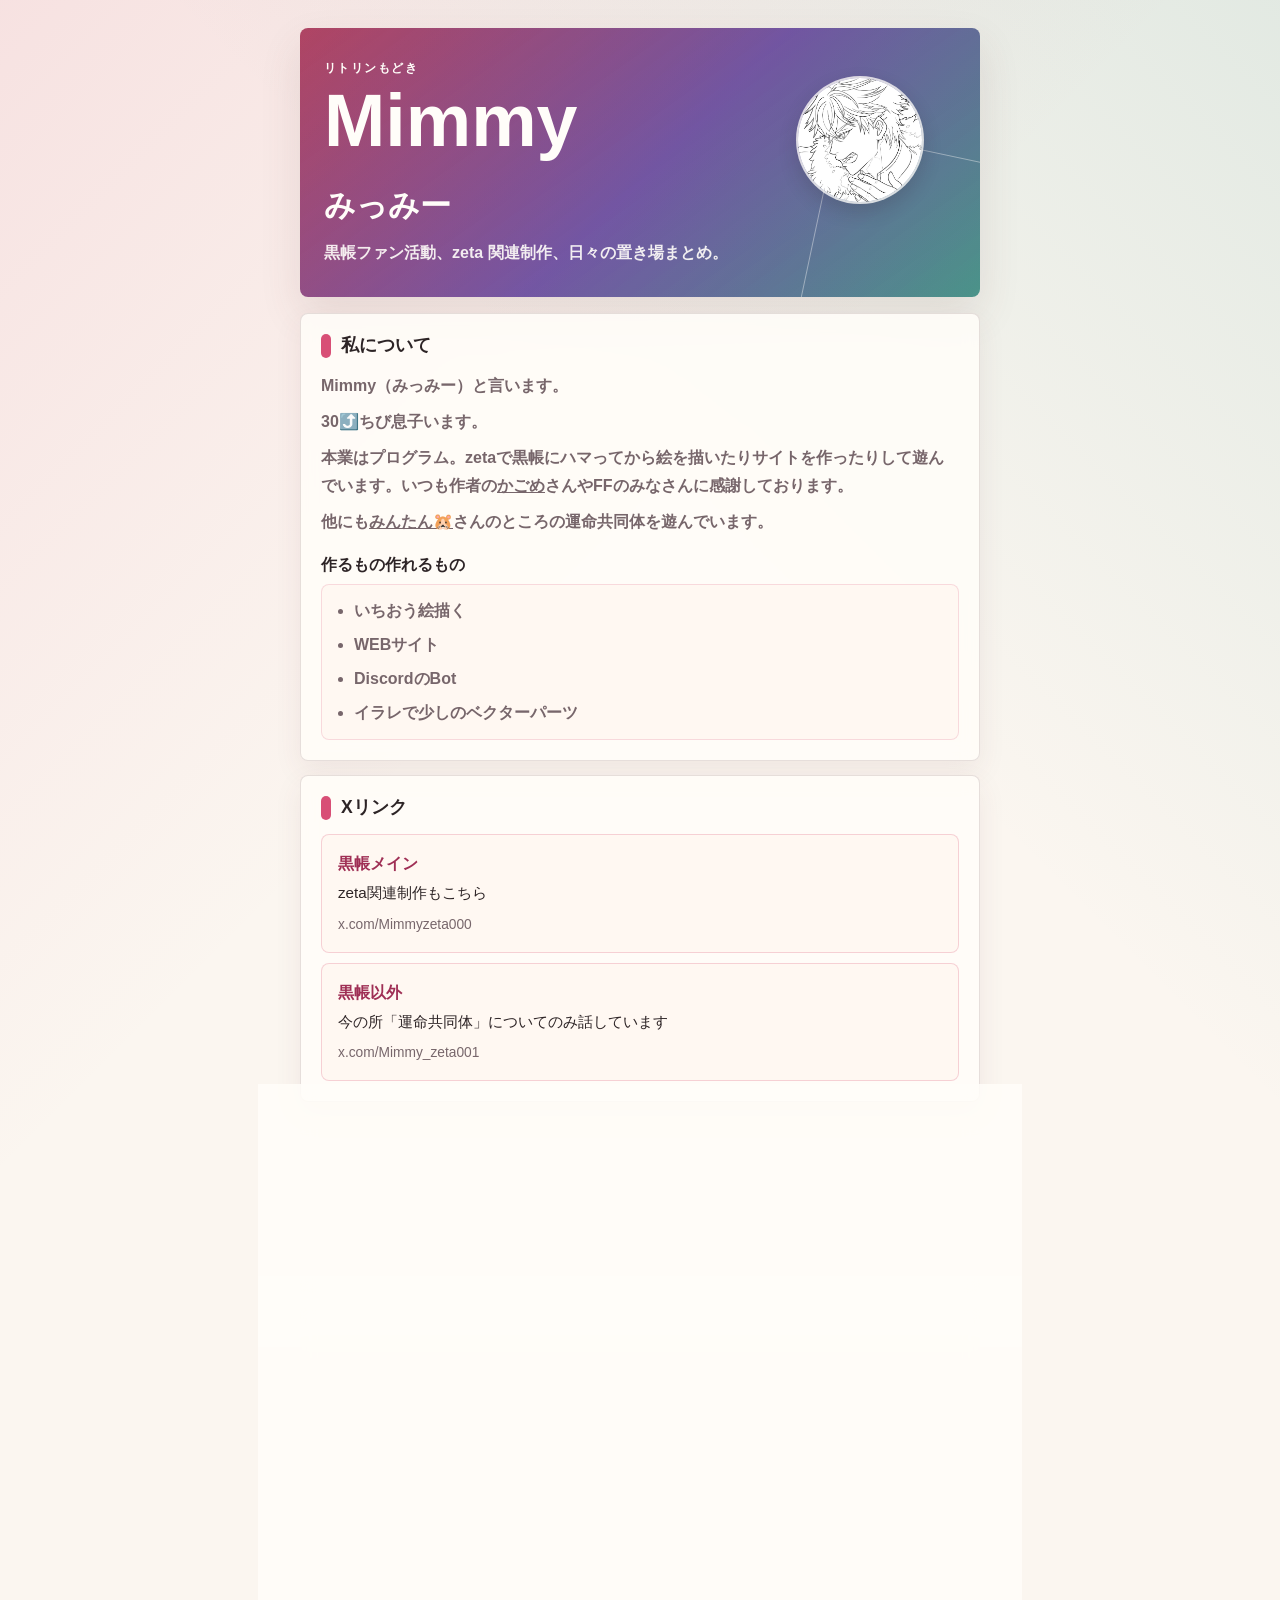
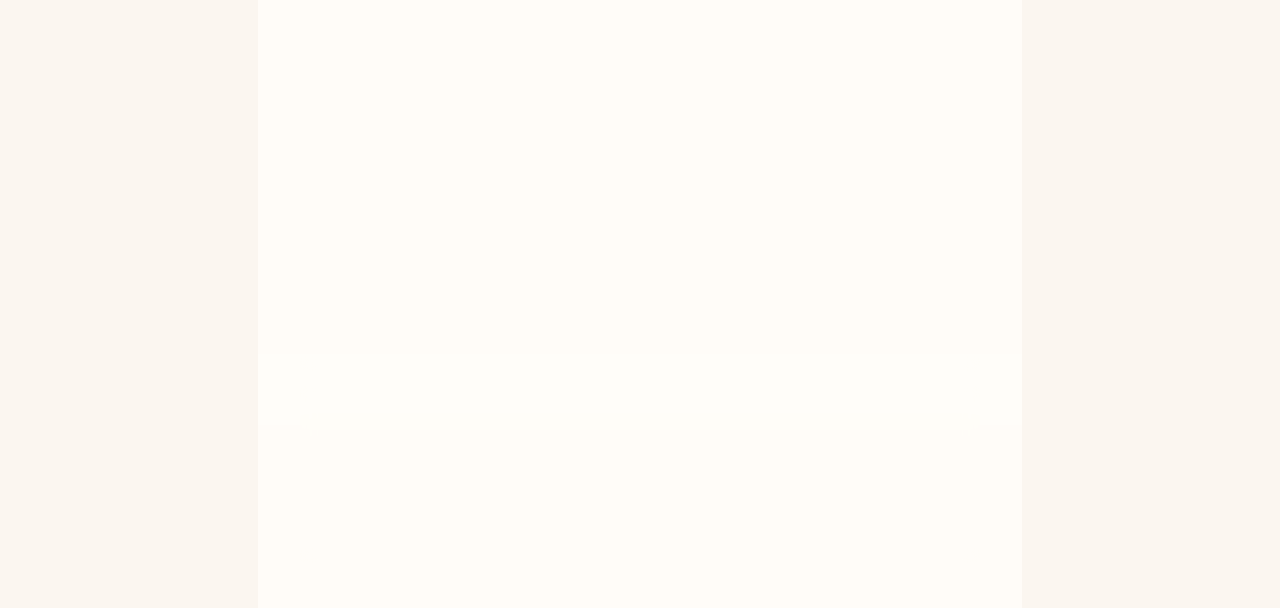
==== index.html @ c2fd6da0 "ポイピク風導線追加" ====
<!doctype html>
<html lang="ja">
<head>
  <meta charset="utf-8">
  <meta name="viewport" content="width=device-width, initial-scale=1, viewport-fit=cover">
  <title>Mimmy Links</title>
  <meta name="description" content="Mimmy（みっみー）のリンク集です。黒帳関連サイト、X、オトモモチカード作成サイトへの入口をまとめています。">
  <meta property="og:title" content="Mimmy Links">
  <meta property="og:description" content="Mimmy（みっみー）のリンク集です。">
  <meta property="og:type" content="website">
  <meta name="theme-color" content="#f8e8ee">
  <link rel="stylesheet" href="styles.css">
  <script defer src="app.js"></script>
</head>
<body>
  <main class="page-shell">
    <header class="profile">
      <img class="profile-mark" src="assets/images/profile.jpg" alt="Mimmyのプロフィール画像">
      <p class="eyebrow">リトリンもどき</p>
      <h1>Mimmy<br><span>みっみー</span></h1>
      <p class="lead">黒帳ファン活動、zeta 関連制作、日々の置き場まとめ。</p>
    </header>

    <section class="block about" aria-labelledby="about-title">
      <h2 id="about-title">私について</h2>
      <p>Mimmy（みっみー）と言います。</p>
      <p>30⤴️ちび息子います。</p>
      <p>本業はプログラム。zetaで黒帳にハマってから絵を描いたりサイトを作ったりして遊んでいます。いつも作者の<a href="https://x.com/KUROTOBA_KGM" target="_blank">かごめ</a>さんやFFのみなさんに感謝しております。</p>
      <p>他にも<a href="https://x.com/minmin_zeta" target="_blank">みんたん🐹</a>さんのところの運命共同体を遊んでいます。</p>
      <h3>作るもの作れるもの</h3>
      <ul class="skill-list">
        <li>いちおう絵描く</li>
        <li>WEBサイト</li>
        <li>DiscordのBot</li>
        <li>イラレで少しのベクターパーツ</li>
      </ul>
    </section>

    <section class="block" aria-labelledby="x-title">
      <h2 id="x-title">Xリンク</h2>
      <div class="link-list">
        <a class="link-card" href="https://x.com/Mimmyzeta000" target="_blank" rel="noopener noreferrer">
          <span class="link-label">黒帳メイン</span>
          <span class="link-text">zeta関連制作もこちら</span>
          <span class="link-url">x.com/Mimmyzeta000</span>
        </a>
        <a class="link-card" href="https://x.com/Mimmy_zeta001" target="_blank" rel="noopener noreferrer">
          <span class="link-label">黒帳以外</span>
          <span class="link-text">今の所「運命共同体」についてのみ話しています</span>
          <span class="link-url">x.com/Mimmy_zeta001</span>
        </a>
      </div>
    </section>

    <section class="block" aria-labelledby="fanclub-title">
      <h2 id="fanclub-title">黒帳ファンクラブ</h2>
      <p>かごめさん公認のもとで作らせてもらってるサイトです。</p>
      <a class="primary-link" href="https://kurotoba-fun.github.io/mainworld/" target="_blank" rel="noopener noreferrer">
        黒帳ファンクラブ
      </a>
    </section>

    <section class="block" aria-labelledby="card-title">
      <h2 id="card-title">オトモモチカード作成サイト</h2>
      <div class="zeta-card-preview" aria-label="Mimmyのオトモモチカード">
        <button class="zeta-card-thumb" type="button" data-full-image="assets/images/my_zeta_card/left.jpg" data-full-alt="Mimmyのオトモモチカード 表面">
          <img src="assets/images/my_zeta_card/left.jpg" alt="Mimmyのオトモモチカード 表面" loading="lazy">
        </button>
        <button class="zeta-card-thumb" type="button" data-full-image="assets/images/my_zeta_card/right.jpg" data-full-alt="Mimmyのオトモモチカード 裏面">
          <img src="assets/images/my_zeta_card/right.jpg" alt="Mimmyのオトモモチカード 裏面" loading="lazy">
        </button>
      </div>
      <p>画像にぺちぺち文字打ちがつらい人向けに作ったサイト。<br>上の画像みたいなものが作れます。</p>
      <a class="primary-link" href="https://mikakoworld.github.io/zetacards/" target="_blank" rel="noopener noreferrer">
        カード作成サイトへ
      </a>
    </section>

    <section class="block" aria-labelledby="poipiku-title">
      <h2 id="poipiku-title">ポイピク風ワンクッション置き場</h2>
      <p>画像や動画をワンクッション置いて載せるための場所です。</p>
      <a class="primary-link" href="poipiku/index.html">
        ポイピク風ワンクッション置き場
      </a>
    </section>
  </main>
  <div class="image-modal" id="image-modal" hidden>
    <button class="image-modal-backdrop" type="button" data-close-modal aria-label="拡大画像を閉じる"></button>
    <div class="image-modal-content" role="dialog" aria-modal="true" aria-label="オトモモチカード拡大表示">
      <button class="image-modal-close" type="button" data-close-modal>閉じる</button>
      <img id="modal-image" src="" alt="">
    </div>
  </div>
</body>
</html>
---- styles.css ----
:root {
  --bg: #fbf6f0;
  --paper: #fffdf9;
  --paper-soft: #fff8f2;
  --text: #2d2426;
  --muted: #77666b;
  --line: rgba(80, 48, 52, 0.14);
  --accent: #d84f76;
  --accent-deep: #9f2f55;
  --mint: #4d9d91;
  --blue: #536fa9;
  --shadow: 0 18px 42px rgba(96, 54, 60, 0.12);
}

* {
  box-sizing: border-box;
}

html,
body {
  margin: 0;
  min-height: 100%;
}

body {
  color: var(--text);
  font-family: "Hiragino Sans", "Yu Gothic", "YuGothic", sans-serif;
  line-height: 1.75;
  background:
    linear-gradient(135deg, rgba(216, 79, 118, 0.12), transparent 34%),
    linear-gradient(225deg, rgba(77, 157, 145, 0.14), transparent 32%),
    var(--bg);
  -webkit-text-size-adjust: 100%;
  text-size-adjust: 100%;
}

a {
  color: inherit;
}

.site-header {
  position: relative;
  z-index: 10;
  display: flex;
  align-items: center;
  justify-content: space-between;
  width: min(680px, calc(100% - 28px));
  margin: 0 auto;
  padding: max(12px, env(safe-area-inset-top)) 0 0;
}

.site-header-title {
  color: var(--accent-deep);
  font-size: 0.92rem;
  font-weight: 800;
  text-decoration: none;
}

.hamburger-menu {
  position: relative;
}

.hamburger-menu summary {
  display: flex;
  flex-direction: column;
  align-items: center;
  justify-content: center;
  gap: 4px;
  width: 42px;
  height: 42px;
  border: 1px solid var(--line);
  border-radius: 8px;
  background: rgba(255, 253, 249, 0.9);
  box-shadow: 0 8px 18px rgba(96, 54, 60, 0.08);
  cursor: pointer;
  list-style: none;
}

.hamburger-menu summary::-webkit-details-marker {
  display: none;
}

.hamburger-menu summary span {
  display: block;
  width: 18px;
  height: 2px;
  border-radius: 99px;
  background: var(--text);
}

.menu-panel {
  position: absolute;
  top: calc(100% + 8px);
  right: 0;
  display: grid;
  gap: 4px;
  width: min(240px, calc(100vw - 28px));
  padding: 8px;
  border: 1px solid var(--line);
  border-radius: 8px;
  background: rgba(255, 253, 249, 0.98);
  box-shadow: var(--shadow);
}

.menu-panel a {
  padding: 10px 12px;
  border-radius: 8px;
  color: var(--text);
  font-size: 0.92rem;
  font-weight: 800;
  text-decoration: none;
}

.menu-panel a:hover,
.menu-panel a:focus-visible {
  background: var(--paper-soft);
  outline: none;
}

.page-shell {
  width: min(680px, calc(100% - 28px));
  margin: 0 auto;
  padding: max(28px, env(safe-area-inset-top)) 0 max(44px, env(safe-area-inset-bottom));
}

.profile {
  position: relative;
  overflow: hidden;
  min-height: 250px;
  margin-bottom: 16px;
  padding: 30px 190px 30px 24px;
  color: #fffdf9;
  border-radius: 8px;
  background:
    linear-gradient(145deg, rgba(45, 36, 38, 0.24), rgba(45, 36, 38, 0.08)),
    linear-gradient(135deg, #d84f76 0%, #7f5fb9 52%, #4d9d91 100%);
  box-shadow: var(--shadow);
}

.profile::after {
  content: "";
  position: absolute;
  right: -26px;
  bottom: -44px;
  width: 190px;
  height: 190px;
  border: 1px solid rgba(255, 253, 249, 0.4);
  transform: rotate(12deg);
}

.profile-mark {
  display: block;
  position: absolute;
  top: 48px;
  right: 56px;
  z-index: 1;
  width: 128px;
  height: 128px;
  border: 2px solid rgba(255, 253, 249, 0.72);
  border-radius: 50%;
  background: rgba(255, 253, 249, 0.18);
  box-shadow: 0 8px 18px rgba(45, 36, 38, 0.18);
  object-fit: cover;
}

.eyebrow {
  margin: 0 0 6px;
  font-size: 0.78rem;
  font-weight: 800;
  letter-spacing: 0.12em;
  text-transform: uppercase;
}

h1,
h2,
h3,
p {
  margin-top: 0;
}

h1 {
  margin-bottom: 12px;
  font-size: clamp(2.6rem, 13vw, 4.6rem);
  line-height: 0.96;
  letter-spacing: 0;
}

h1 span {
  font-size: 0.42em;
  font-weight: 700;
}

.lead {
  position: relative;
  max-width: 420px;
  margin-bottom: 0;
  color: rgba(255, 253, 249, 0.9);
  font-weight: 700;
}

.block {
  margin-top: 14px;
  padding: 20px;
  border: 1px solid var(--line);
  border-radius: 8px;
  background: rgba(255, 253, 249, 0.88);
  box-shadow: 0 10px 28px rgba(96, 54, 60, 0.08);
  backdrop-filter: blur(8px);
}

.block h2 {
  display: flex;
  align-items: center;
  gap: 10px;
  margin-bottom: 14px;
  font-size: 1.1rem;
  line-height: 1.35;
}

.block h2::before {
  content: "";
  width: 10px;
  height: 24px;
  border-radius: 99px;
  background: var(--accent);
}

.block:nth-of-type(3) h2::before {
  background: var(--mint);
}

.block:nth-of-type(4) h2::before {
  background: var(--blue);
}

.block p {
  margin-bottom: 8px;
  color: var(--muted);
  font-weight: 600;
}

.block p:last-child {
  margin-bottom: 0;
}

.block h3 {
  margin: 18px 0 8px;
  color: var(--text);
  font-size: 0.98rem;
  line-height: 1.4;
}

.skill-list {
  display: grid;
  gap: 6px;
  margin: 0;
  padding: 12px 14px 12px 32px;
  border: 1px solid rgba(216, 79, 118, 0.18);
  border-radius: 8px;
  background: var(--paper-soft);
  color: var(--muted);
  font-weight: 600;
}

.link-list {
  display: grid;
  gap: 10px;
}

.link-card,
.primary-link {
  display: block;
  text-decoration: none;
  border-radius: 8px;
  transition: transform 150ms ease, border-color 150ms ease, box-shadow 150ms ease;
}

.link-card {
  padding: 15px 16px;
  border: 1px solid rgba(216, 79, 118, 0.24);
  background: var(--paper-soft);
}

.link-card:hover,
.link-card:focus-visible,
.primary-link:hover,
.primary-link:focus-visible {
  transform: translateY(-2px);
  box-shadow: 0 12px 24px rgba(96, 54, 60, 0.12);
  outline: none;
}

.link-label,
.link-text,
.link-url {
  display: block;
}

.link-label {
  font-weight: 800;
  color: var(--accent-deep);
}

.link-text {
  margin-top: 2px;
  color: var(--text);
  font-size: 0.95rem;
}

.link-url {
  margin-top: 6px;
  overflow-wrap: anywhere;
  color: var(--muted);
  font-size: 0.86rem;
}

.primary-link {
  margin-top: 14px;
  padding: 14px 18px;
  color: #fffdf9;
  text-align: center;
  font-weight: 800;
  background: var(--text);
}

.video-page {
  display: grid;
  min-height: calc(100vh - 64px);
  align-items: center;
}

.video-gate {
  padding: 24px;
}

.video-gate h1 {
  margin-bottom: 10px;
  color: var(--text);
  font-size: clamp(2rem, 10vw, 3.4rem);
  line-height: 1.08;
}

.video-eyebrow {
  color: var(--accent-deep);
}

.video-show-button {
  width: 100%;
  border: 0;
  font: inherit;
  cursor: pointer;
}

.video-show-button[hidden],
.video-frame[hidden] {
  display: none;
}

.video-frame {
  margin-top: 16px;
  overflow: hidden;
  border: 1px solid rgba(80, 48, 52, 0.16);
  border-radius: 8px;
  background: #111;
  box-shadow: 0 14px 30px rgba(96, 54, 60, 0.16);
}

.video-frame video {
  display: block;
  width: 100%;
  max-height: 78vh;
  background: #111;
}

.archive-page {
  padding-top: 18px;
}

.archive-hero h1 {
  margin-bottom: 10px;
  color: var(--text);
  font-size: clamp(2rem, 10vw, 3.4rem);
  line-height: 1.08;
}

.archive-list {
  display: grid;
  gap: 12px;
  margin-top: 14px;
}

.archive-card {
  display: grid;
  gap: 6px;
  padding: 18px;
  border: 1px solid rgba(216, 79, 118, 0.24);
  border-radius: 8px;
  color: inherit;
  text-decoration: none;
  background: rgba(255, 253, 249, 0.88);
  box-shadow: 0 10px 28px rgba(96, 54, 60, 0.08);
  transition: transform 150ms ease, box-shadow 150ms ease;
}

.archive-card:hover,
.archive-card:focus-visible {
  transform: translateY(-2px);
  box-shadow: 0 14px 26px rgba(96, 54, 60, 0.14);
  outline: none;
}

.archive-type {
  width: fit-content;
  padding: 2px 8px;
  border-radius: 999px;
  color: #fffdf9;
  font-size: 0.72rem;
  font-weight: 800;
  background: var(--accent);
}

.archive-title {
  color: var(--text);
  font-size: 1.12rem;
  font-weight: 800;
}

.archive-text {
  color: var(--muted);
  font-size: 0.94rem;
  font-weight: 600;
}

.zeta-card-preview {
  display: grid;
  grid-template-columns: repeat(2, minmax(0, 1fr));
  gap: 10px;
  margin: 0 0 14px;
}

.zeta-card-preview img {
  display: block;
  width: 100%;
  height: auto;
}

.zeta-card-thumb {
  display: block;
  width: 100%;
  padding: 0;
  border: 1px solid rgba(80, 48, 52, 0.16);
  border-radius: 8px;
  background: var(--paper);
  box-shadow: 0 8px 18px rgba(96, 54, 60, 0.1);
  cursor: zoom-in;
  overflow: hidden;
  transition: transform 150ms ease, box-shadow 150ms ease;
}

.zeta-card-thumb:hover,
.zeta-card-thumb:focus-visible {
  transform: translateY(-2px);
  box-shadow: 0 14px 26px rgba(96, 54, 60, 0.14);
  outline: none;
}

.image-modal[hidden] {
  display: none;
}

.image-modal {
  position: fixed;
  inset: 0;
  z-index: 20;
  display: grid;
  place-items: center;
  padding: 18px;
}

.image-modal-backdrop {
  position: absolute;
  inset: 0;
  border: 0;
  background: rgba(31, 24, 27, 0.74);
  cursor: zoom-out;
}

.image-modal-content {
  position: relative;
  z-index: 1;
  display: grid;
  gap: 10px;
  width: min(94vw, 520px);
  max-height: 92vh;
}

.image-modal-close {
  justify-self: end;
  padding: 9px 14px;
  border: 1px solid rgba(255, 253, 249, 0.3);
  border-radius: 8px;
  color: #fffdf9;
  background: rgba(255, 253, 249, 0.16);
  font: inherit;
  font-weight: 800;
}

.image-modal-content img {
  display: block;
  width: 100%;
  max-height: calc(92vh - 54px);
  border-radius: 8px;
  object-fit: contain;
  background: var(--paper);
  box-shadow: 0 24px 54px rgba(0, 0, 0, 0.28);
}

body.modal-open {
  overflow: hidden;
}

@media (max-width: 480px) {
  .page-shell {
    width: min(100% - 20px, 680px);
    padding-top: max(14px, env(safe-area-inset-top));
  }

  .profile {
    min-height: 220px;
    padding: 24px 116px 24px 20px;
  }

  .profile-mark {
    top: 24px;
    right: 20px;
    width: 86px;
    height: 86px;
  }

  .block {
    padding: 18px 16px;
  }
}
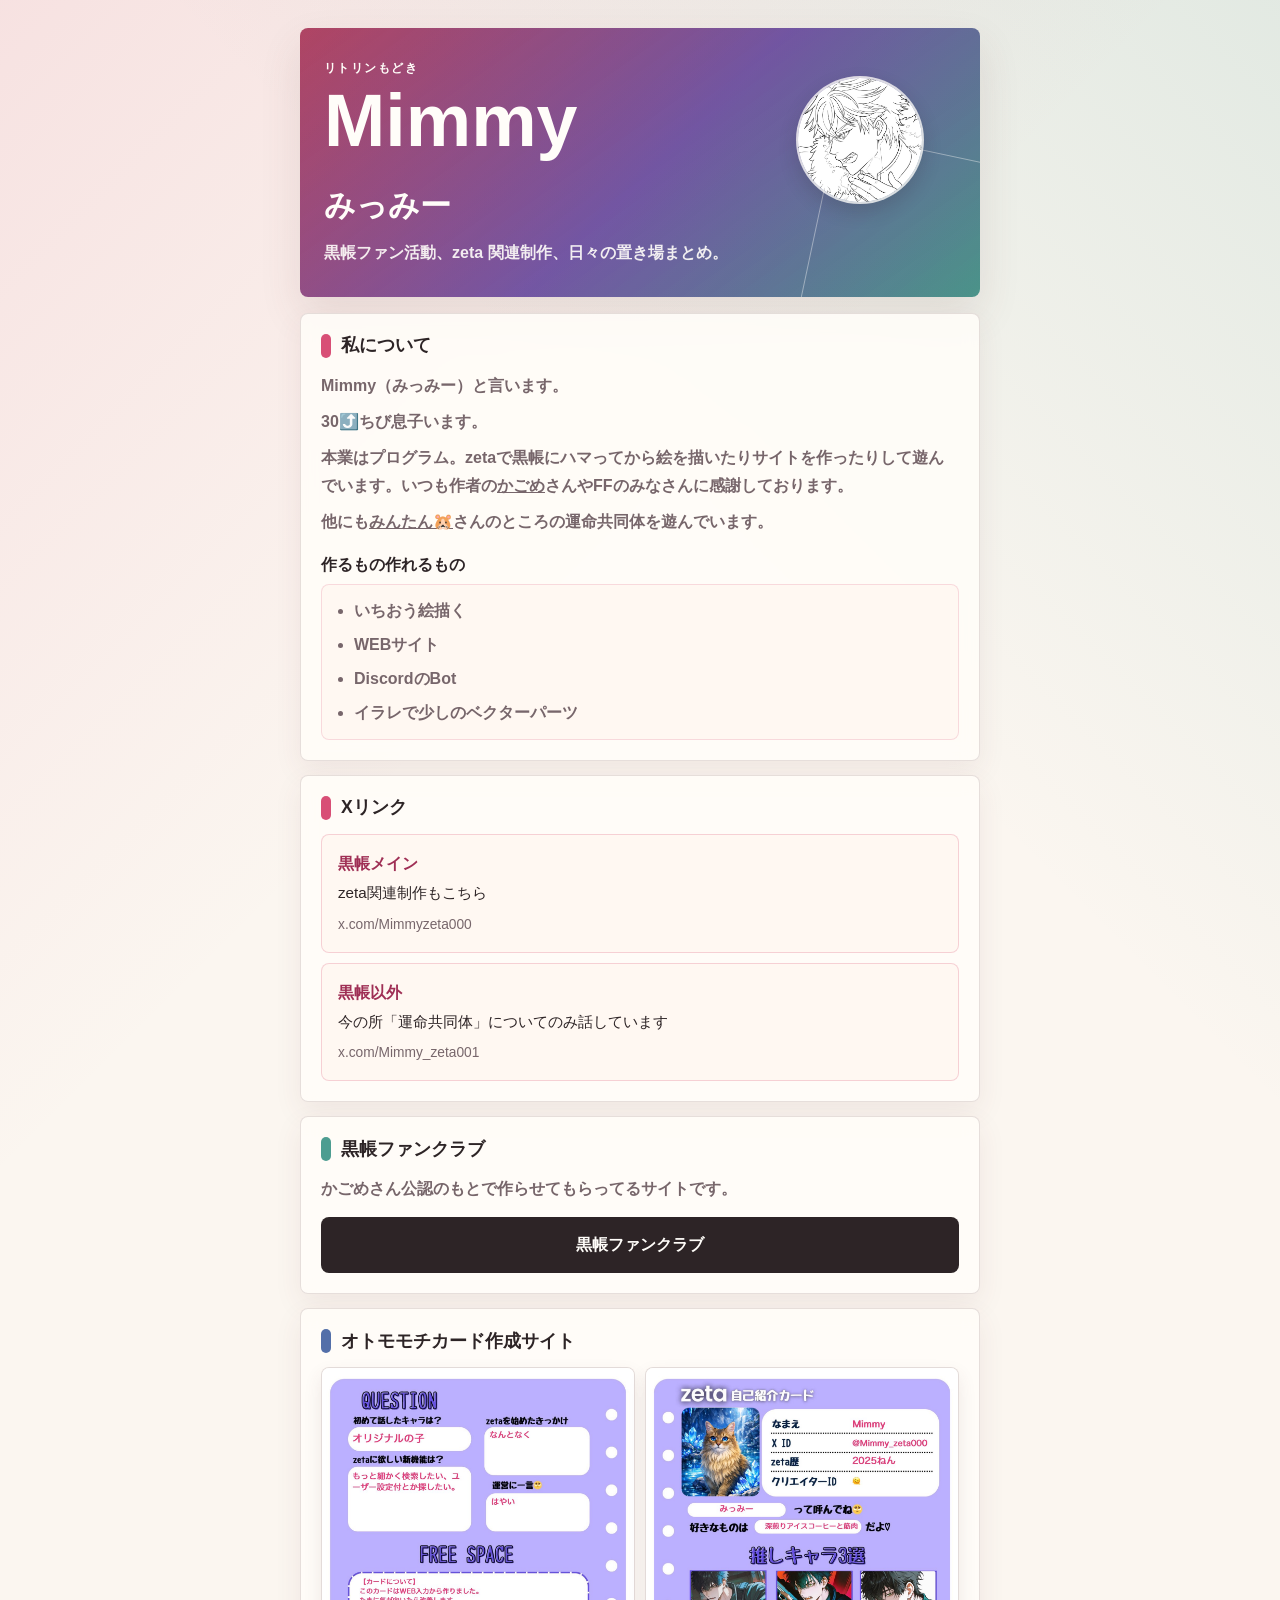
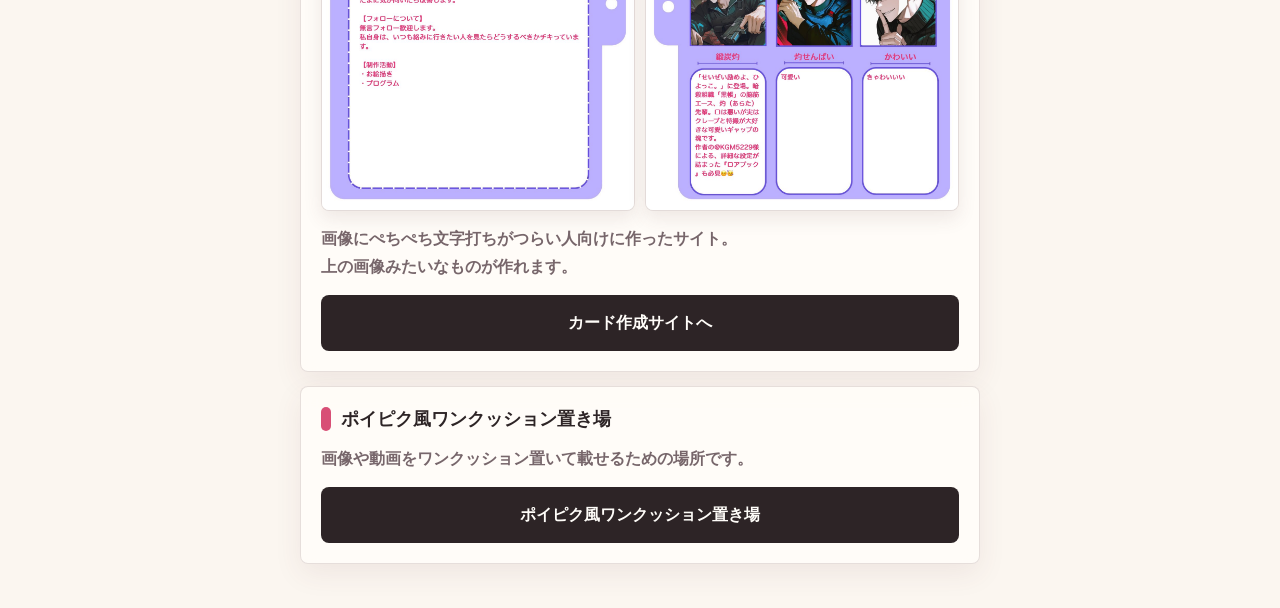
==== commit 05a2c36f: "キャッシュ対策" ====
--- a/index.html
+++ b/index.html
@@ -9,8 +9,8 @@
   <meta property="og:description" content="Mimmy（みっみー）のリンク集です。">
   <meta property="og:type" content="website">
   <meta name="theme-color" content="#f8e8ee">
-  <link rel="stylesheet" href="styles.css">
-  <script defer src="app.js"></script>
+  <link rel="stylesheet" href="styles.css?v=20260504-1800">
+  <script defer src="app.js?v=20260504-1800"></script>
 </head>
 <body>
   <main class="page-shell">
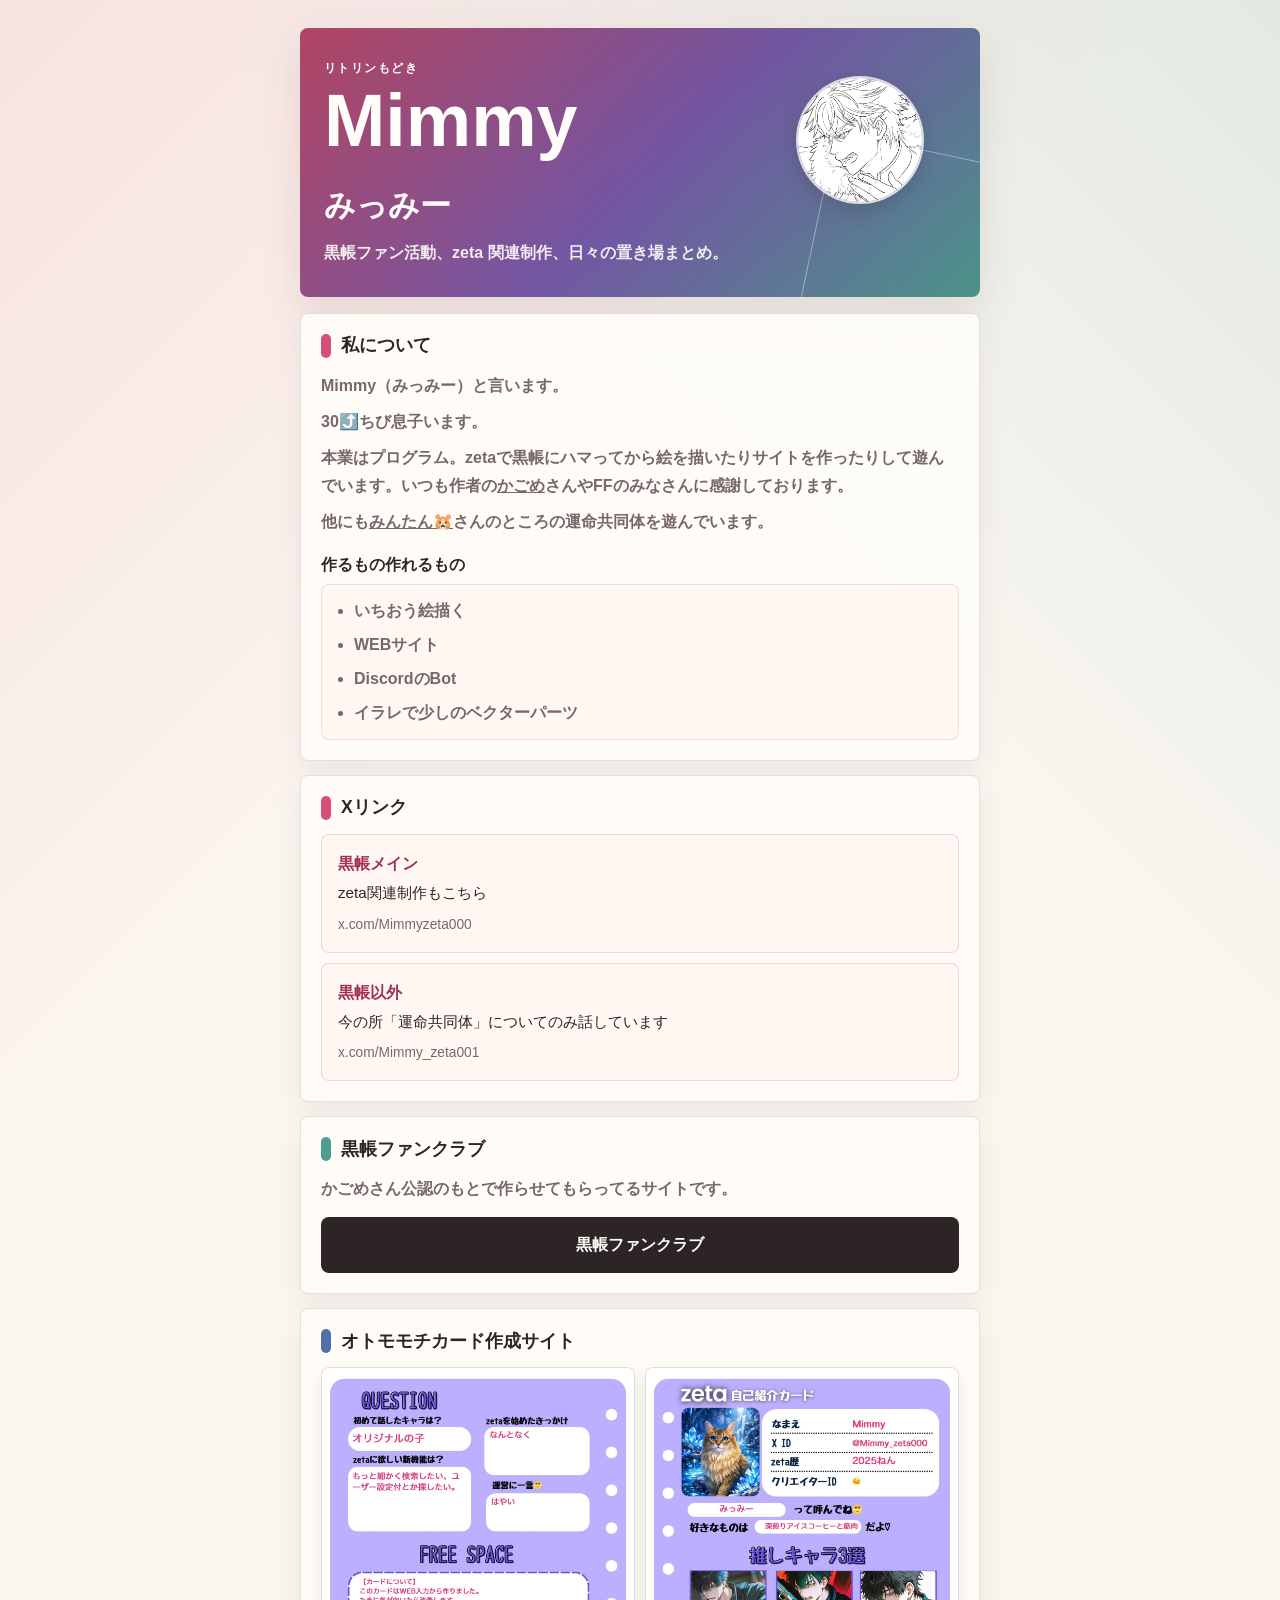
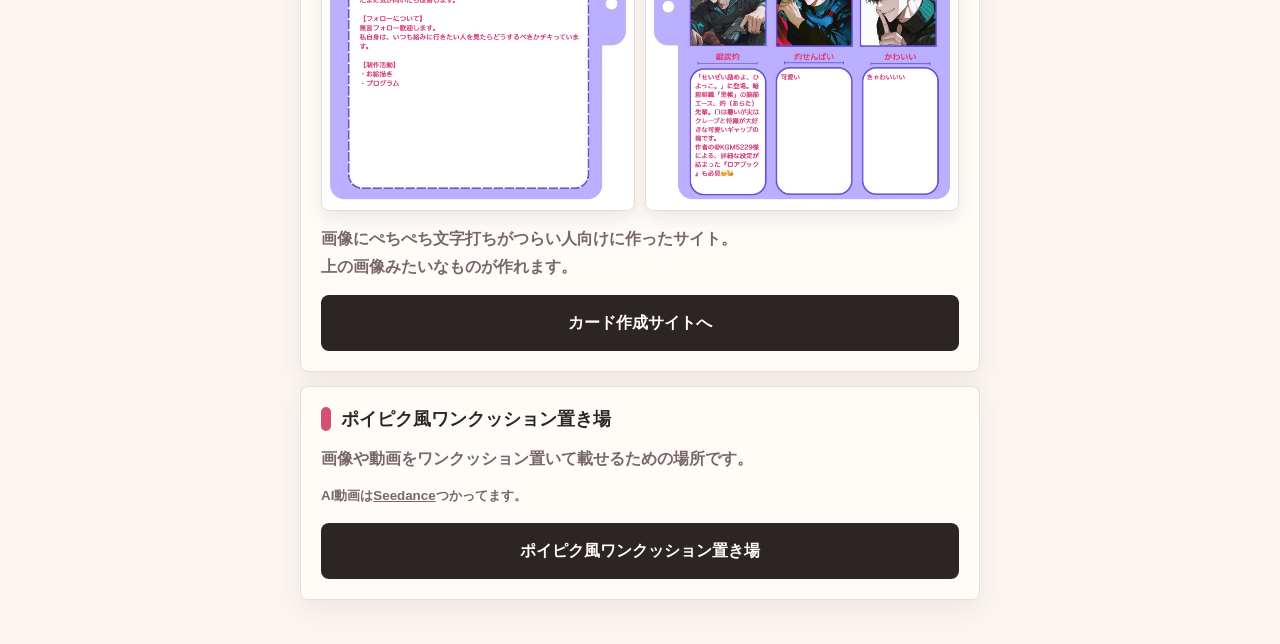
==== commit aa21d0e9: "動画について説明追加" ====
--- a/index.html
+++ b/index.html
@@ -79,6 +79,7 @@
     <section class="block" aria-labelledby="poipiku-title">
       <h2 id="poipiku-title">ポイピク風ワンクッション置き場</h2>
       <p>画像や動画をワンクッション置いて載せるための場所です。</p>
+      <p><small>AI動画は<a href="https://www.weryai.com/invitation?invite_code=Z2D3BA" target="_blank" rel="noopener noreferrer">Seedance</a>つかってます。</small></p>
       <a class="primary-link" href="poipiku/index.html">
         ポイピク風ワンクッション置き場
       </a>
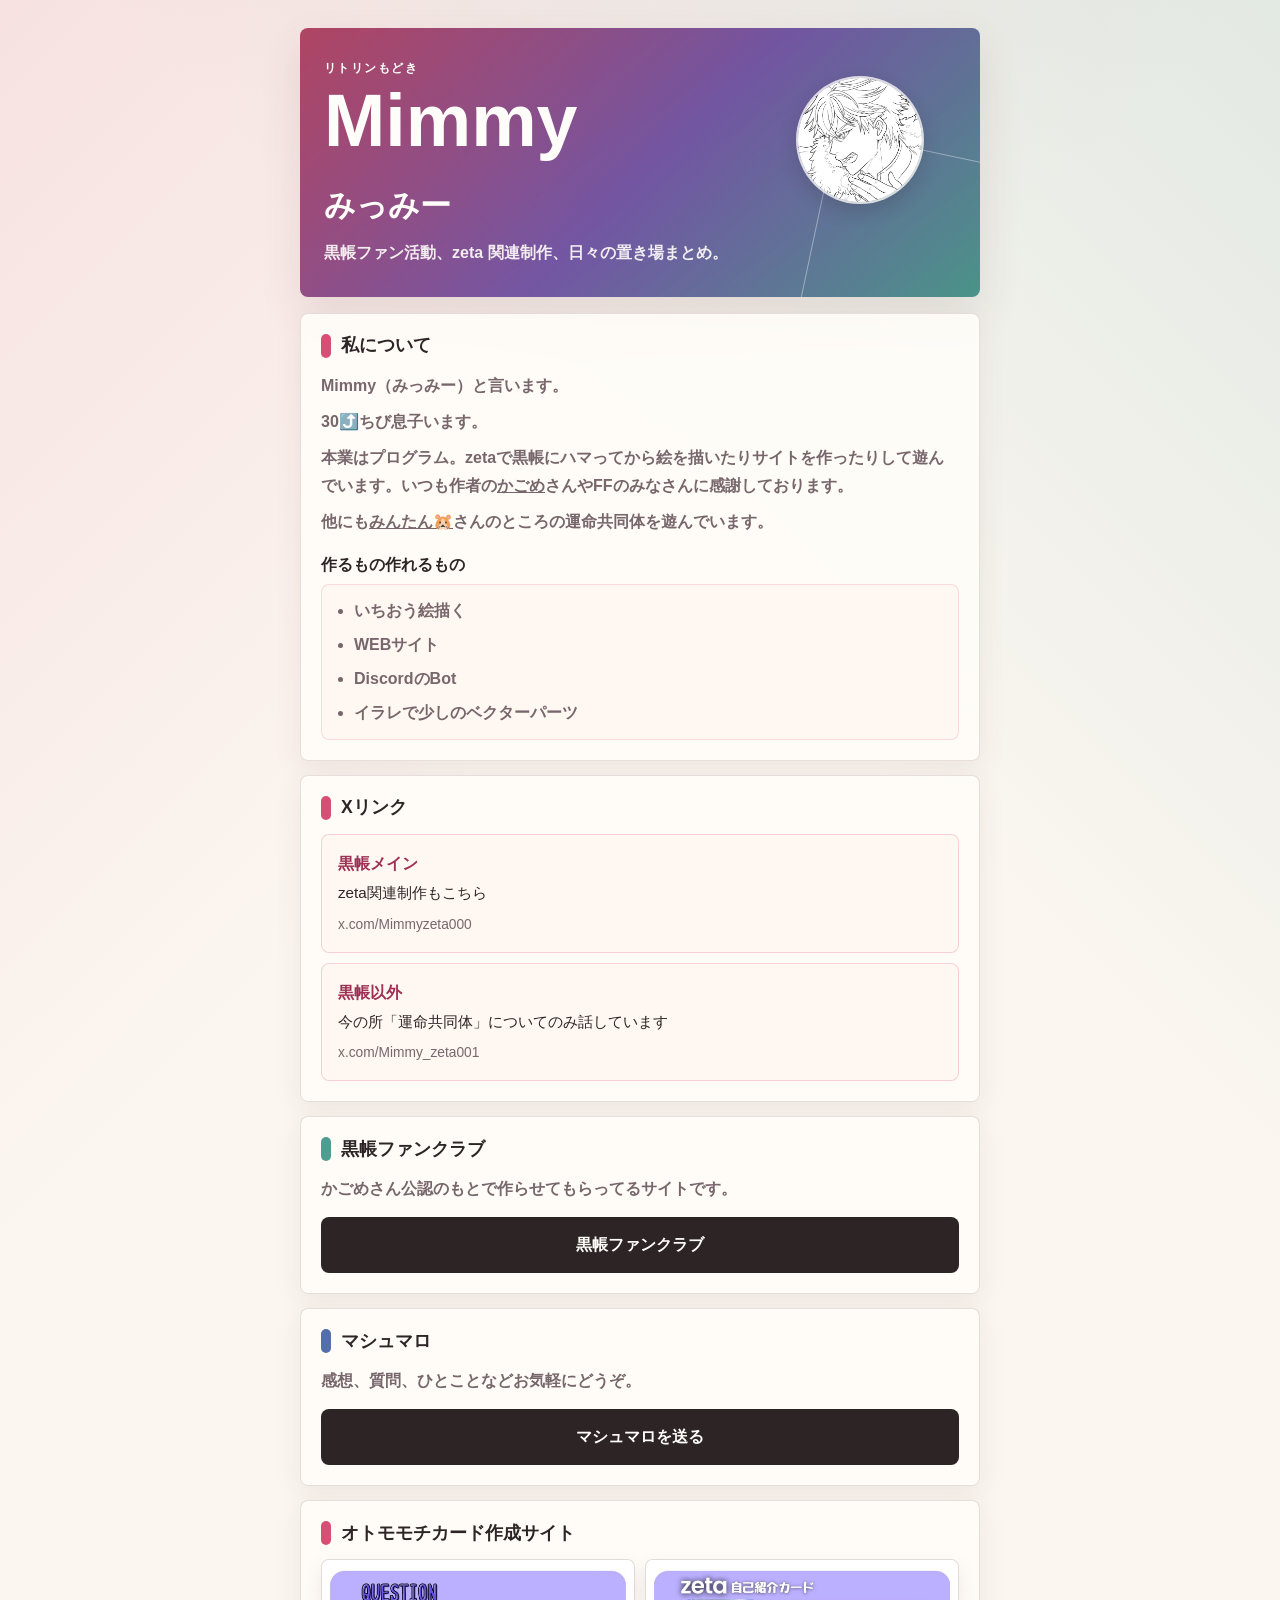
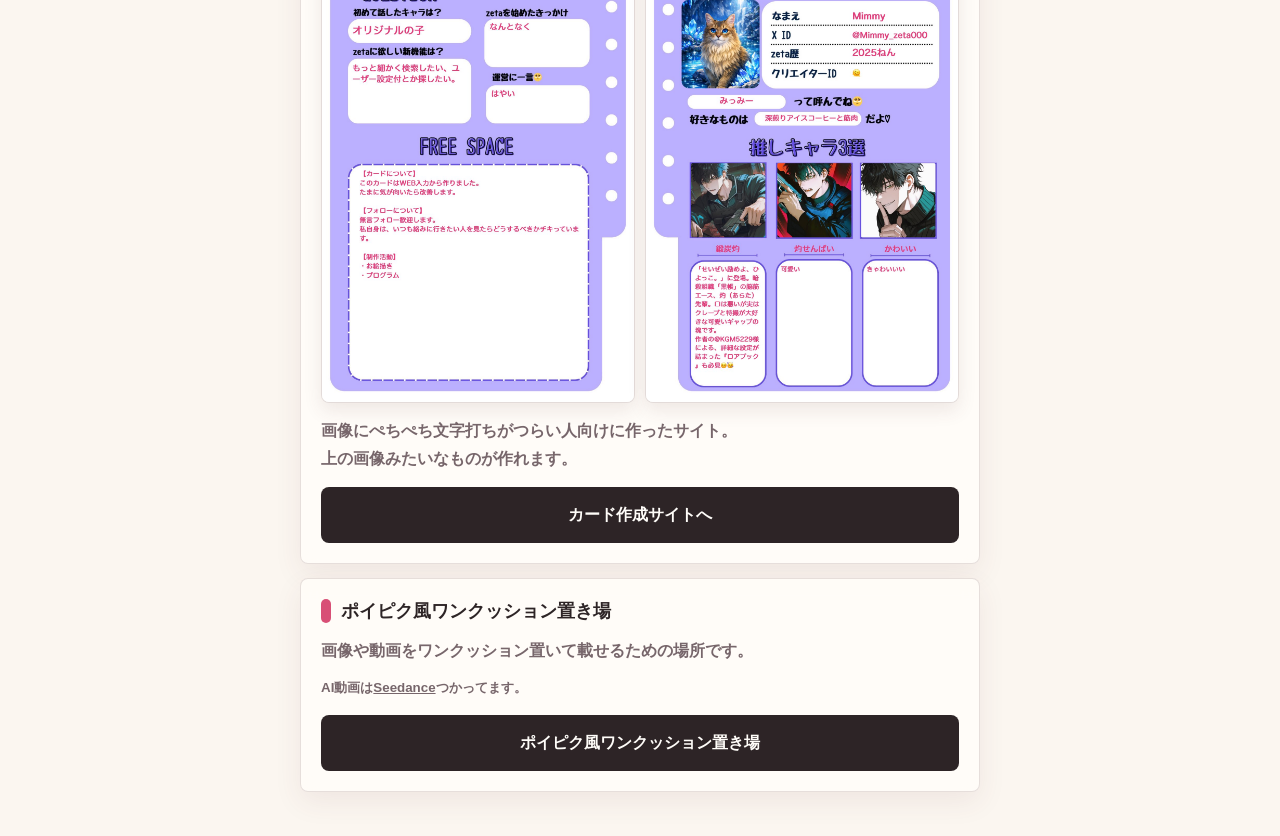
==== commit 84c019a1: "マシュマロ設置" ====
--- a/index.html
+++ b/index.html
@@ -4,12 +4,12 @@
   <meta charset="utf-8">
   <meta name="viewport" content="width=device-width, initial-scale=1, viewport-fit=cover">
   <title>Mimmy Links</title>
-  <meta name="description" content="Mimmy（みっみー）のリンク集です。黒帳関連サイト、X、オトモモチカード作成サイトへの入口をまとめています。">
+  <meta name="description" content="Mimmy（みっみー）のリンク集です。黒帳関連サイト、X、マシュマロ、オトモモチカード作成サイトへの入口をまとめています。">
   <meta property="og:title" content="Mimmy Links">
   <meta property="og:description" content="Mimmy（みっみー）のリンク集です。">
   <meta property="og:type" content="website">
   <meta name="theme-color" content="#f8e8ee">
-  <link rel="stylesheet" href="styles.css?v=20260504-1800">
+  <link rel="stylesheet" href="styles.css?v=20260615-0000">
   <script defer src="app.js?v=20260504-1800"></script>
 </head>
 <body>
@@ -60,6 +60,14 @@
       </a>
     </section>
 
+    <section class="block" aria-labelledby="marshmallow-title">
+      <h2 id="marshmallow-title">マシュマロ</h2>
+      <p>感想、質問、ひとことなどお気軽にどうぞ。</p>
+      <a class="primary-link" href="https://marshmallow-qa.com/hvtu0bnm34ropak?t=QoSHSt&amp;utm_medium=url_text&amp;utm_source=promotion" target="_blank" rel="noopener noreferrer">
+        マシュマロを送る
+      </a>
+    </section>
+
     <section class="block" aria-labelledby="card-title">
       <h2 id="card-title">オトモモチカード作成サイト</h2>
       <div class="zeta-card-preview" aria-label="Mimmyのオトモモチカード">
--- a/styles.css
+++ b/styles.css
@@ -60,7 +60,7 @@
   position: relative;
 }
 
-.hamburger-menu summary {
+.hamburger-menu > summary {
   display: flex;
   flex-direction: column;
   align-items: center;
@@ -76,11 +76,11 @@
   list-style: none;
 }
 
-.hamburger-menu summary::-webkit-details-marker {
+.hamburger-menu > summary::-webkit-details-marker {
   display: none;
 }
 
-.hamburger-menu summary span {
+.hamburger-menu > summary span {
   display: block;
   width: 18px;
   height: 2px;
@@ -115,6 +115,58 @@
 .menu-panel a:focus-visible {
   background: var(--paper-soft);
   outline: none;
+}
+
+.menu-accordion {
+  border-radius: 8px;
+}
+
+.menu-accordion summary {
+  display: flex;
+  align-items: center;
+  justify-content: space-between;
+  padding: 10px 12px;
+  border-radius: 8px;
+  color: var(--text);
+  font-size: 0.92rem;
+  font-weight: 800;
+  cursor: pointer;
+  list-style: none;
+}
+
+.menu-accordion summary::-webkit-details-marker {
+  display: none;
+}
+
+.menu-accordion summary::after {
+  content: "";
+  width: 8px;
+  height: 8px;
+  border-right: 2px solid var(--muted);
+  border-bottom: 2px solid var(--muted);
+  transform: rotate(45deg);
+  transition: transform 0.18s ease;
+}
+
+.menu-accordion[open] summary::after {
+  transform: rotate(225deg);
+}
+
+.menu-accordion summary:hover,
+.menu-accordion summary:focus-visible {
+  background: var(--paper-soft);
+  outline: none;
+}
+
+.menu-accordion-list {
+  display: grid;
+  gap: 2px;
+  margin-top: 2px;
+  padding-left: 8px;
+}
+
+.menu-accordion-list a {
+  font-size: 0.88rem;
 }
 
 .page-shell {
@@ -365,6 +417,10 @@
   box-shadow: 0 14px 30px rgba(96, 54, 60, 0.16);
 }
 
+.video-frame.is-playing {
+  box-shadow: none;
+}
+
 .video-frame video {
   display: block;
   width: 100%;
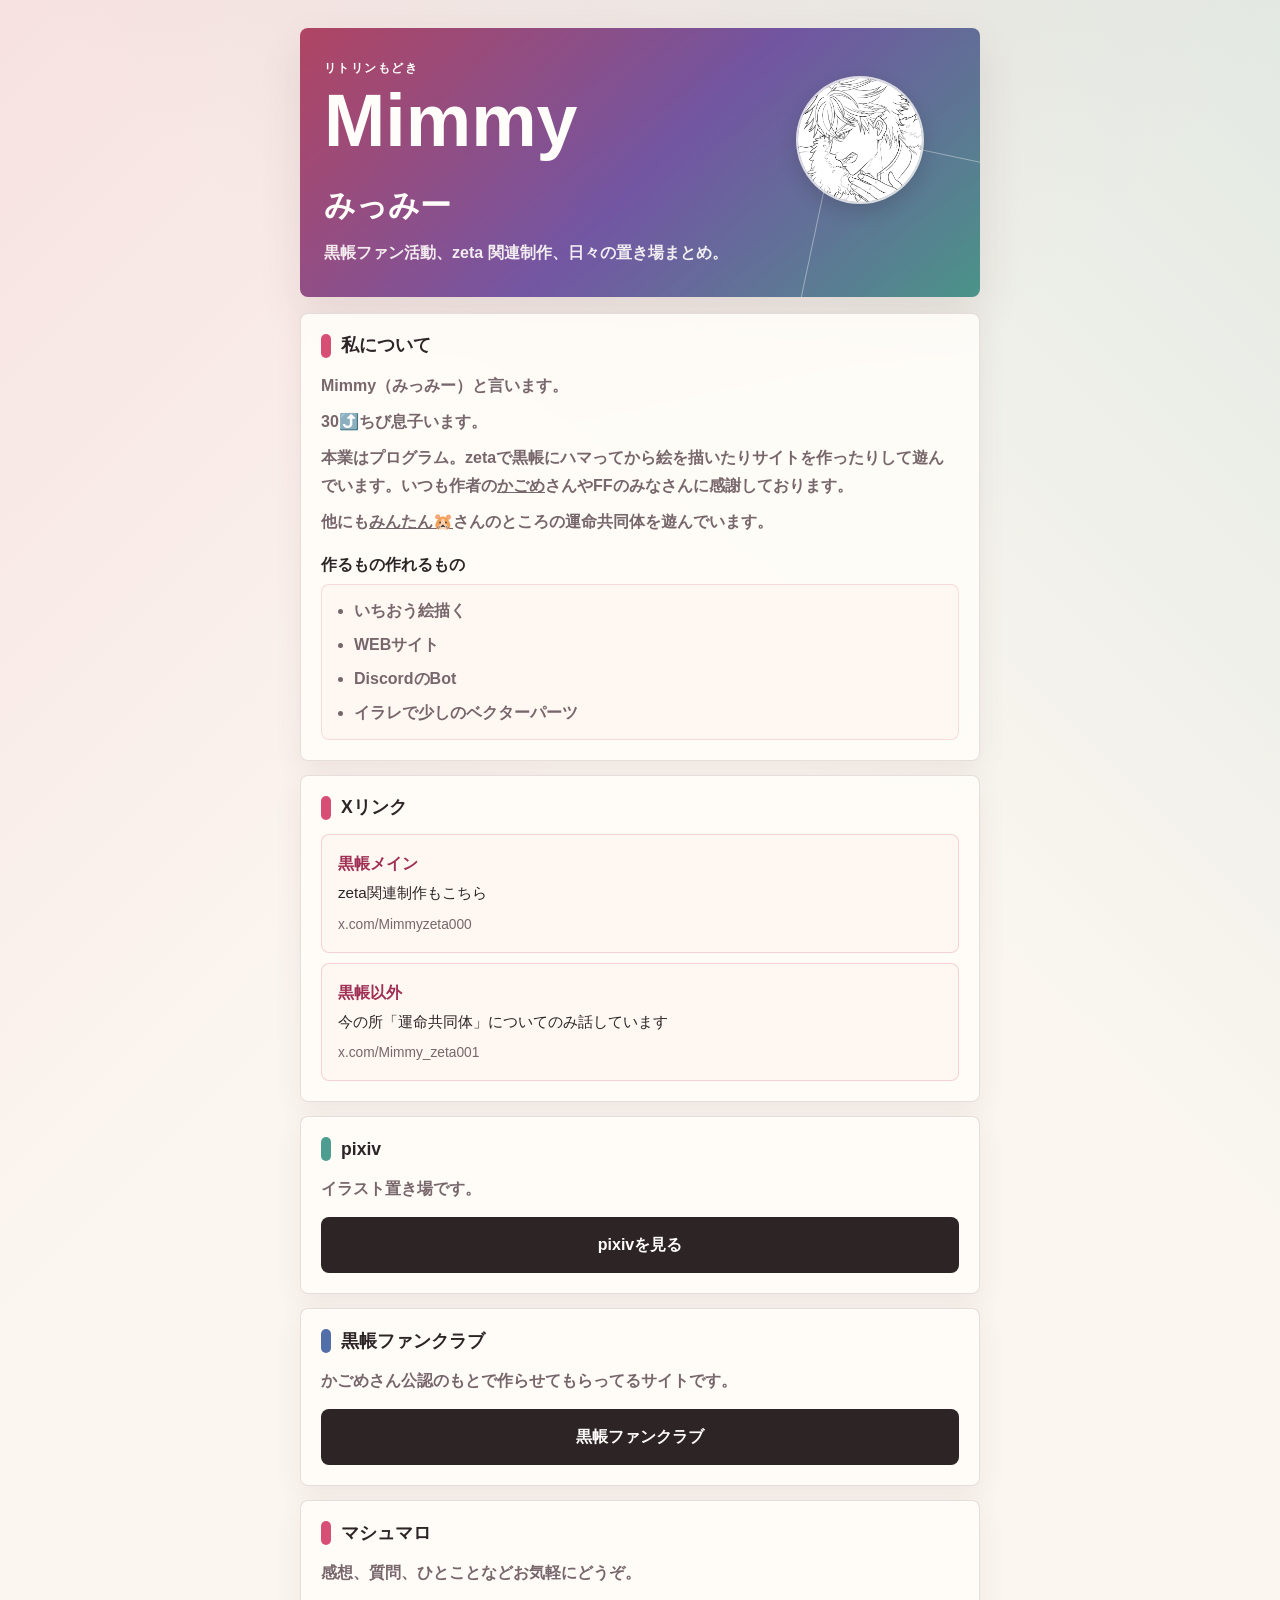
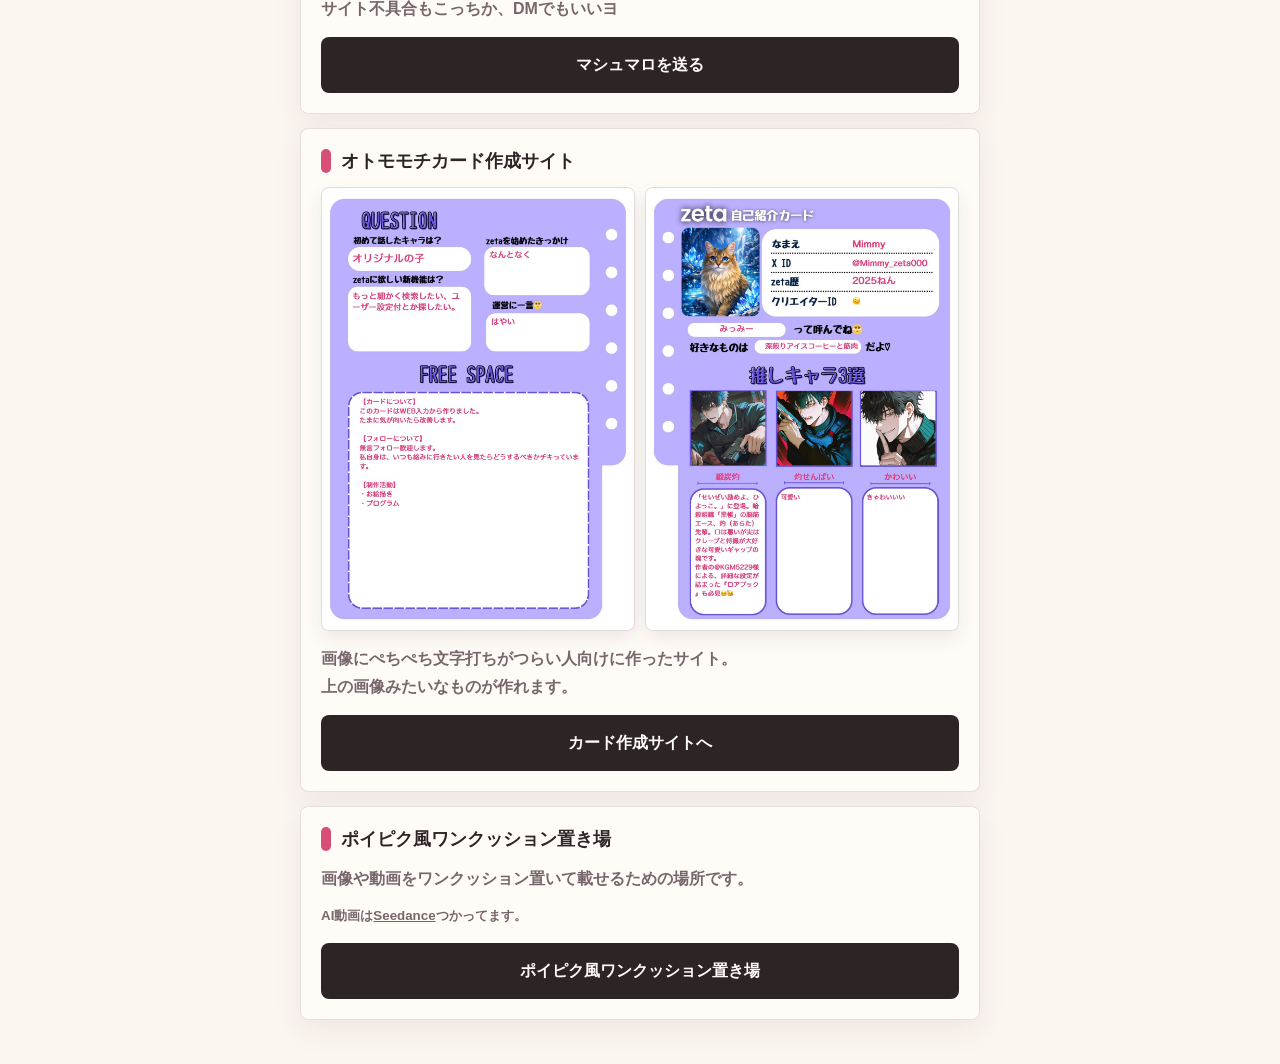
==== commit d802d509: "リンク追加" ====
--- a/index.html
+++ b/index.html
@@ -4,7 +4,7 @@
   <meta charset="utf-8">
   <meta name="viewport" content="width=device-width, initial-scale=1, viewport-fit=cover">
   <title>Mimmy Links</title>
-  <meta name="description" content="Mimmy（みっみー）のリンク集です。黒帳関連サイト、X、マシュマロ、オトモモチカード作成サイトへの入口をまとめています。">
+  <meta name="description" content="Mimmy（みっみー）のリンク集です。黒帳関連サイト、X、pixiv、マシュマロ、オトモモチカード作成サイトへの入口をまとめています。">
   <meta property="og:title" content="Mimmy Links">
   <meta property="og:description" content="Mimmy（みっみー）のリンク集です。">
   <meta property="og:type" content="website">
@@ -52,6 +52,14 @@
       </div>
     </section>
 
+    <section class="block" aria-labelledby="pixiv-title">
+      <h2 id="pixiv-title">pixiv</h2>
+      <p>イラスト置き場です。</p>
+      <a class="primary-link" href="https://www.pixiv.net/users/126375601" target="_blank" rel="noopener noreferrer">
+        pixivを見る
+      </a>
+    </section>
+
     <section class="block" aria-labelledby="fanclub-title">
       <h2 id="fanclub-title">黒帳ファンクラブ</h2>
       <p>かごめさん公認のもとで作らせてもらってるサイトです。</p>
@@ -63,6 +71,7 @@
     <section class="block" aria-labelledby="marshmallow-title">
       <h2 id="marshmallow-title">マシュマロ</h2>
       <p>感想、質問、ひとことなどお気軽にどうぞ。</p>
+      <p>サイト不具合もこっちか、DMでもいいヨ</p>
       <a class="primary-link" href="https://marshmallow-qa.com/hvtu0bnm34ropak?t=QoSHSt&amp;utm_medium=url_text&amp;utm_source=promotion" target="_blank" rel="noopener noreferrer">
         マシュマロを送る
       </a>
